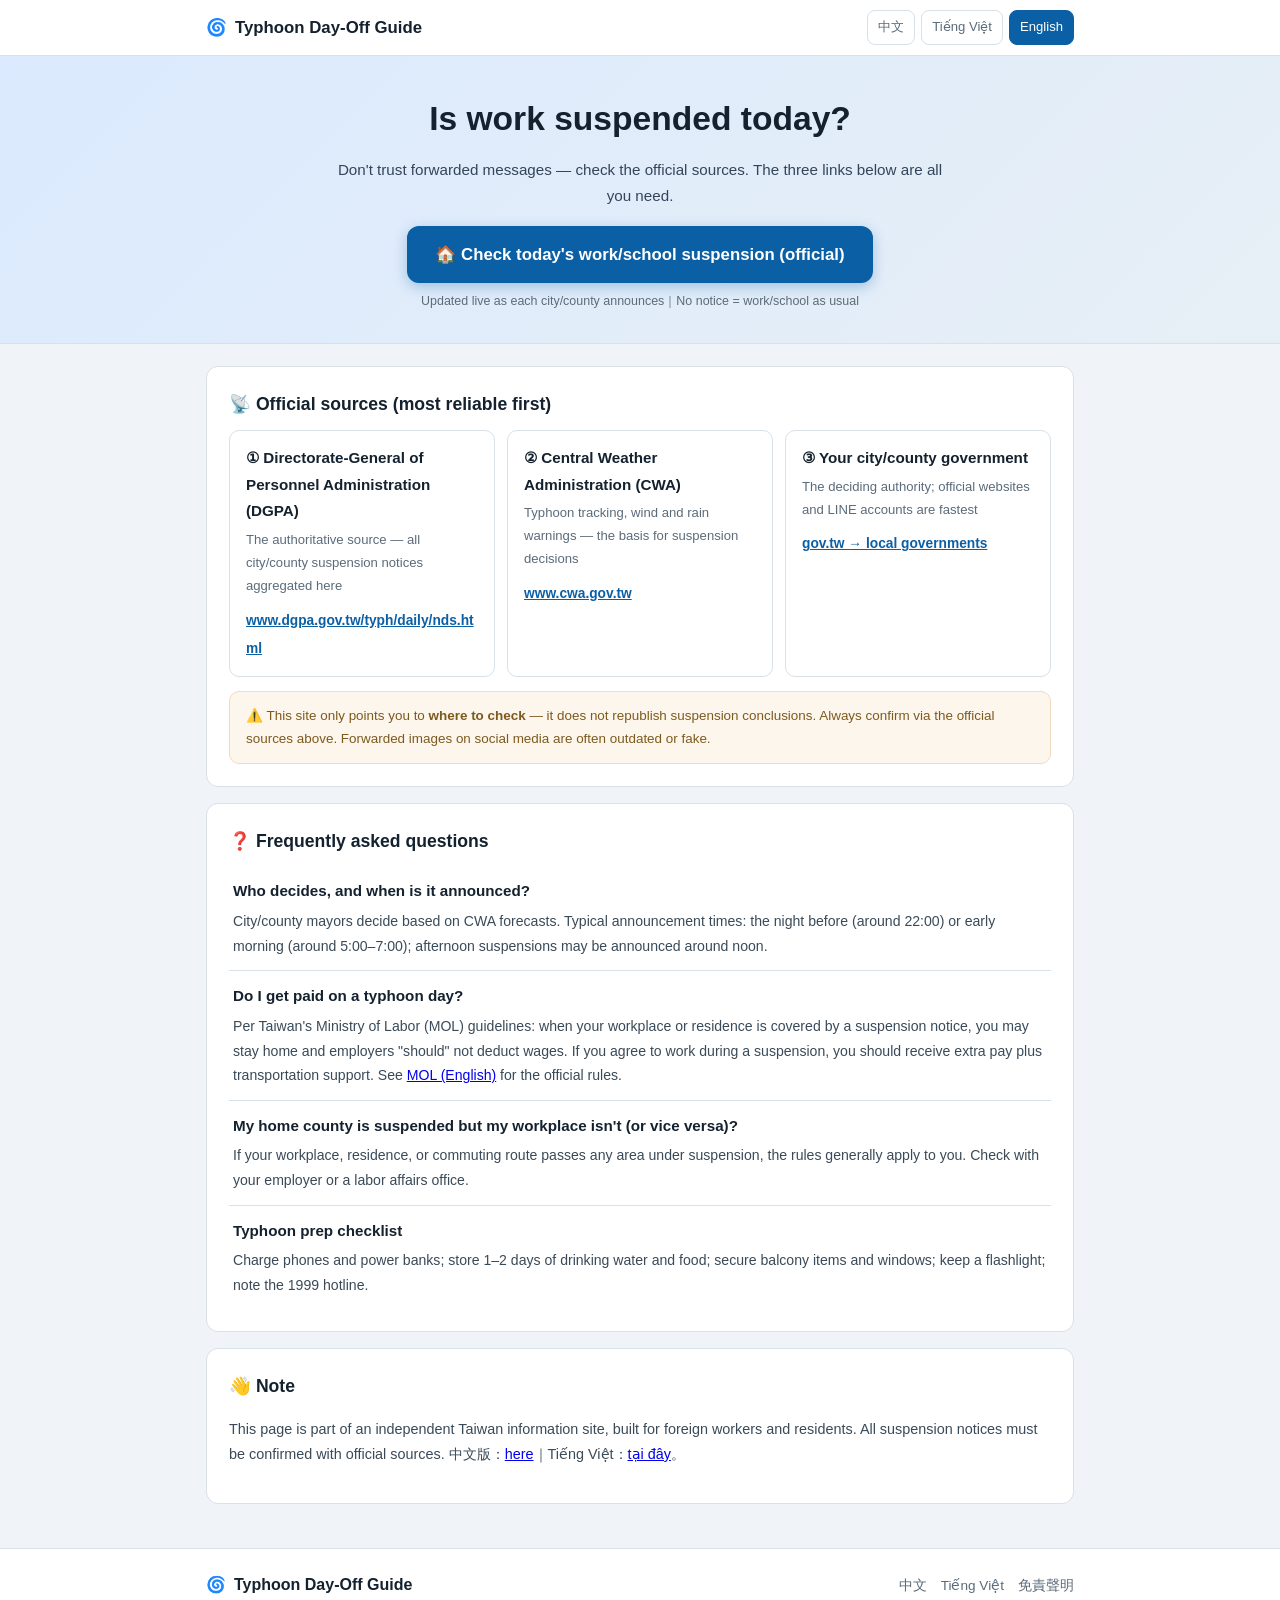
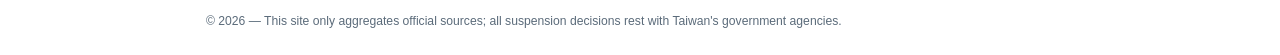
==== en/index.html @ 2c1b1e44 "颱風・停班停課情報站 v1.0 — 三語（中/越/英）官方查詢管道站 - 定位：只整理「去哪裡查」，不發布停班停課結論（轉述錯誤零容忍設計） - 中文主站：官方管道四層（人事行政總處/氣象署/縣市政府" ====
<!DOCTYPE html>
<html lang="en">
<head>
<meta charset="UTF-8">
<meta name="viewport" content="width=device-width, initial-scale=1.0">
<title>Is Work Suspended Today? Taiwan Typhoon Day-Off Guide (Official Sources)</title>
<meta name="description" content="Where to check Taiwan work/school suspensions during typhoons: the official DGPA page, Central Weather Administration, plus FAQ on who decides, announcement times, and worker rights. Always confirm with official sources.">
<meta name="keywords" content="Taiwan typhoon day off, work suspension Taiwan, typhoon假期, is work cancelled today Taiwan, typhoon worker rights Taiwan, migrant workers Taiwan typhoon">
<meta name="robots" content="index, follow">
<link rel="canonical" href="https://yam4111887-gif.github.io/typhoon-info/en/">
<link rel="alternate" hreflang="zh-Hant" href="https://yam4111887-gif.github.io/typhoon-info/">
<link rel="alternate" hreflang="vi" href="https://yam4111887-gif.github.io/typhoon-info/vi/">
<link rel="alternate" hreflang="en" href="https://yam4111887-gif.github.io/typhoon-info/en/">
<meta property="og:type" content="website">
<meta property="og:title" content="Taiwan Typhoon Work-Suspension Guide (English)">
<link rel="stylesheet" href="../style.css">
</head>
<body>
<header class="site-header">
  <div class="nav-inner">
    <a class="logo" href="index.html"><span class="mark">🌀</span>Typhoon Day-Off Guide</a>
    <nav class="lang-switch">
      <a href="../">中文</a>
      <a href="../vi/">Tiếng Việt</a>
      <a class="on" href="index.html">English</a>
    </nav>
  </div>
</header>

<section id="hero">
  <h1>Is work suspended today?</h1>
  <p class="hero-sub" style="max-width:620px;margin:0 auto 16px;color:#34455a;font-size:.95rem">Don't trust forwarded messages — check the official sources. The three links below are all you need.</p>
  <a class="btn-big" href="https://www.dgpa.gov.tw/typh/daily/nds.html" target="_blank" rel="noopener">🏠 Check today's work/school suspension (official)</a>
  <span class="btn-note" style="display:block;margin-top:8px;font-size:.78rem;color:var(--muted)">Updated live as each city/county announces｜No notice = work/school as usual</span>
</section>

<main>
  <section class="card">
    <h2>📡 Official sources (most reliable first)</h2>
    <div class="channel-grid">
      <div class="channel">
        <h3>① Directorate-General of Personnel Administration (DGPA)</h3>
        <p>The authoritative source — all city/county suspension notices aggregated here</p>
        <a href="https://www.dgpa.gov.tw/typh/daily/nds.html" target="_blank" rel="noopener">www.dgpa.gov.tw/typh/daily/nds.html</a>
      </div>
      <div class="channel">
        <h3>② Central Weather Administration (CWA)</h3>
        <p>Typhoon tracking, wind and rain warnings — the basis for suspension decisions</p>
        <a href="https://www.cwa.gov.tw/C/E/index.html" target="_blank" rel="noopener">www.cwa.gov.tw</a>
      </div>
      <div class="channel">
        <h3>③ Your city/county government</h3>
        <p>The deciding authority; official websites and LINE accounts are fastest</p>
        <a href="https://www.gov.tw" target="_blank" rel="noopener">gov.tw → local governments</a>
      </div>
    </div>
    <div class="notice">⚠️ This site only points you to <strong>where to check</strong> — it does not republish suspension conclusions. Always confirm via the official sources above. Forwarded images on social media are often outdated or fake.</div>
  </section>

  <section class="card">
    <h2>❓ Frequently asked questions</h2>
    <div class="faq-item">
      <h3>Who decides, and when is it announced?</h3>
      <p>City/county mayors decide based on CWA forecasts. Typical announcement times: the night before (around 22:00) or early morning (around 5:00–7:00); afternoon suspensions may be announced around noon.</p>
    </div>
    <div class="faq-item">
      <h3>Do I get paid on a typhoon day?</h3>
      <p>Per Taiwan's Ministry of Labor (MOL) guidelines: when your workplace or residence is covered by a suspension notice, you may stay home and employers "should" not deduct wages. If you agree to work during a suspension, you should receive extra pay plus transportation support. See <a href="https://english.mol.gov.tw" target="_blank" rel="noopener">MOL (English)</a> for the official rules.</p>
    </div>
    <div class="faq-item">
      <h3>My home county is suspended but my workplace isn't (or vice versa)?</h3>
      <p>If your workplace, residence, or commuting route passes any area under suspension, the rules generally apply to you. Check with your employer or a labor affairs office.</p>
    </div>
    <div class="faq-item">
      <h3>Typhoon prep checklist</h3>
      <p>Charge phones and power banks; store 1–2 days of drinking water and food; secure balcony items and windows; keep a flashlight; note the 1999 hotline.</p>
    </div>
  </section>

  <section class="card">
    <h2>👋 Note</h2>
    <p style="font-size:.9rem;color:#3a4a58">This page is part of an independent Taiwan information site, built for foreign workers and residents. All suspension notices must be confirmed with official sources. 中文版：<a href="../">here</a>｜Tiếng Việt：<a href="../vi/">tại đây</a>。</p>
  </section>
</main>

<footer>
  <div class="footer-inner">
    <div class="logo" style="font-size:1rem"><span class="mark">🌀</span>Typhoon Day-Off Guide</div>
    <nav class="footer-links">
      <a href="../">中文</a>
      <a href="../vi/">Tiếng Việt</a>
      <a href="../disclaimer.html">免責聲明</a>
    </nav>
    <div class="footer-note">© 2026 — This site only aggregates official sources; all suspension decisions rest with Taiwan's government agencies.</div>
  </div>
</footer>
</body>
</html>
---- style.css ----
:root {
  --bg: #f0f4f8;
  --card: #ffffff;
  --text: #14212e;
  --muted: #5b6b7a;
  --primary: #0b5fa5;
  --primary-dark: #094c86;
  --alert: #d97706;
  --border: #d8e0e8;
  --radius: 12px;
}

* { box-sizing: border-box; }

body {
  margin: 0;
  font-family: "Segoe UI", "Microsoft JhengHei", "PingFang TC", sans-serif;
  background: var(--bg);
  color: var(--text);
  line-height: 1.75;
}

.site-header { background: var(--card); border-bottom: 1px solid var(--border); position: sticky; top: 0; z-index: 10; }
.nav-inner { max-width: 900px; margin: 0 auto; padding: 10px 16px; display: flex; align-items: center; gap: 14px; }
.logo { font-weight: 800; font-size: 1.05rem; color: var(--text); text-decoration: none; display: inline-flex; align-items: center; gap: 8px; }
.logo .mark { color: var(--primary); }
.lang-switch { margin-left: auto; display: flex; gap: 6px; }
.lang-switch a { font-size: .82rem; padding: 5px 10px; border-radius: 8px; text-decoration: none; color: var(--muted); border: 1px solid var(--border); }
.lang-switch a.on, .lang-switch a:hover { color: #fff; background: var(--primary); border-color: var(--primary); }

#hero { background: linear-gradient(135deg, #dbeafe 0%, #e7eff6 100%); border-bottom: 1px solid var(--border); text-align: center; padding: 34px 16px 30px; }
#hero h1 { margin: 0 0 8px; font-size: clamp(1.5rem, 4.5vw, 2.1rem); }
.hero-sub { max-width: 620px; margin: 0 auto 16px; color: #34455a; font-size: .95rem; }

.btn-big {
  display: inline-flex; align-items: center; gap: 8px; background: var(--primary); color: #fff;
  font-size: 1.05rem; font-weight: 700; padding: 14px 28px; border-radius: 12px; text-decoration: none;
  box-shadow: 0 4px 14px rgba(11, 95, 165, .3);
}
.btn-big:hover { background: var(--primary-dark); }
.btn-note { display: block; margin-top: 8px; font-size: .78rem; color: var(--muted); }

main { max-width: 900px; margin: 22px auto 44px; padding: 0 16px; }

.card { background: var(--card); border: 1px solid var(--border); border-radius: var(--radius); padding: 22px; margin-top: 16px; }
.card h2 { margin: 0 0 10px; font-size: 1.1rem; }

.channel-grid { display: grid; grid-template-columns: repeat(auto-fit, minmax(250px, 1fr)); gap: 12px; }
.channel { border: 1px solid var(--border); border-radius: 10px; padding: 14px 16px; }
.channel h3 { margin: 0 0 4px; font-size: .95rem; }
.channel p { margin: 0 0 8px; font-size: .82rem; color: var(--muted); }
.channel a { color: var(--primary); font-size: .86rem; font-weight: 600; word-break: break-all; }

.faq-item { border-bottom: 1px solid var(--border); padding: 12px 4px; }
.faq-item:last-child { border-bottom: none; }
.faq-item h3 { margin: 0 0 4px; font-size: .95rem; }
.faq-item p { margin: 0; font-size: .88rem; color: #3a4a58; }

.notice { background: #fdf6ec; border: 1px solid #f0dcc0; border-radius: 10px; padding: 12px 16px; font-size: .84rem; color: #7c5a1e; margin-top: 14px; }
.notice a, .page a { color: var(--primary); }

.check-list { padding-left: 22px; }
.check-list li { margin: 6px 0; font-size: .92rem; }

.page { max-width: 760px; margin: 32px auto 48px; padding: 0 16px; }
.page h1 { font-size: 1.5rem; margin-bottom: 4px; }
.page-date { color: var(--muted); font-size: .82rem; margin-bottom: 22px; }
.page h2 { font-size: 1.12rem; margin-top: 28px; border-left: 4px solid var(--primary); padding-left: 10px; }
.page p, .page li { font-size: .95rem; color: #33413a; }

footer { border-top: 1px solid var(--border); background: var(--card); margin-top: 30px; }
.footer-inner { max-width: 900px; margin: 0 auto; padding: 22px 16px; display: flex; flex-wrap: wrap; gap: 12px; align-items: center; }
.footer-links { display: flex; gap: 14px; flex-wrap: wrap; margin-left: auto; }
.footer-links a { color: var(--muted); text-decoration: none; font-size: .85rem; }
.footer-note { width: 100%; color: var(--muted); font-size: .76rem; }
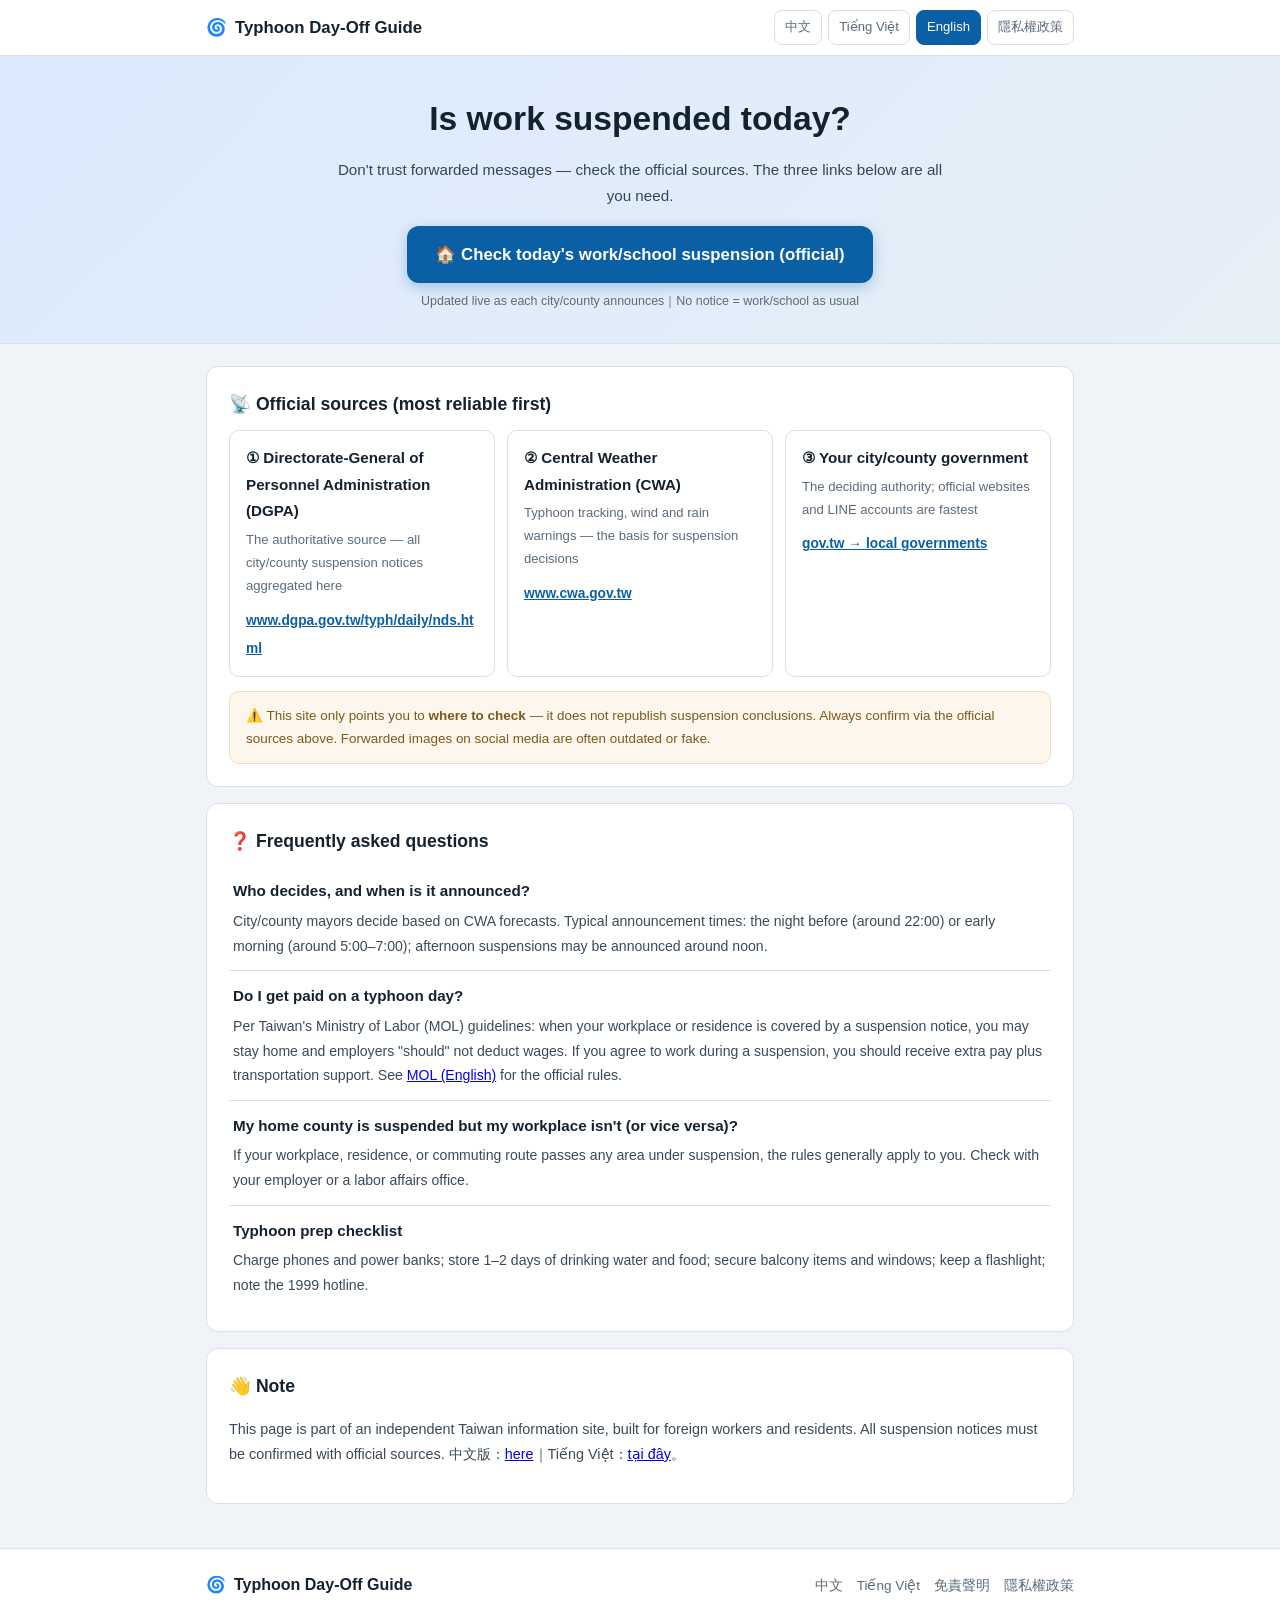
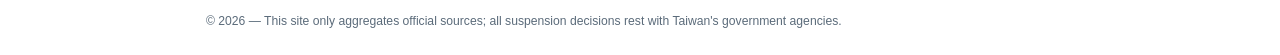
==== commit 07ce7c78: "docs(legal): P2 gap-fill — governing law (Taiwan), GDPR rights, data controller & retention periods " ====
--- a/en/index.html
+++ b/en/index.html
@@ -11,6 +11,7 @@
 <link rel="alternate" hreflang="zh-Hant" href="https://yam4111887-gif.github.io/typhoon-info/">
 <link rel="alternate" hreflang="vi" href="https://yam4111887-gif.github.io/typhoon-info/vi/">
 <link rel="alternate" hreflang="en" href="https://yam4111887-gif.github.io/typhoon-info/en/">
+<link rel="alternate" hreflang="ja" href="https://yam4111887-gif.github.io/typhoon-info/ja/">
 <meta property="og:type" content="website">
 <meta property="og:title" content="Taiwan Typhoon Work-Suspension Guide (English)">
 <link rel="stylesheet" href="../style.css">
@@ -23,7 +24,7 @@
       <a href="../">中文</a>
       <a href="../vi/">Tiếng Việt</a>
       <a class="on" href="index.html">English</a>
-    </nav>
+    <a href="../privacy.html">隱私權政策</a></nav>
   </div>
 </header>
 
@@ -90,7 +91,7 @@
       <a href="../">中文</a>
       <a href="../vi/">Tiếng Việt</a>
       <a href="../disclaimer.html">免責聲明</a>
-    </nav>
+    <a href="../privacy.html">隱私權政策</a></nav>
     <div class="footer-note">© 2026 — This site only aggregates official sources; all suspension decisions rest with Taiwan's government agencies.</div>
   </div>
 </footer>
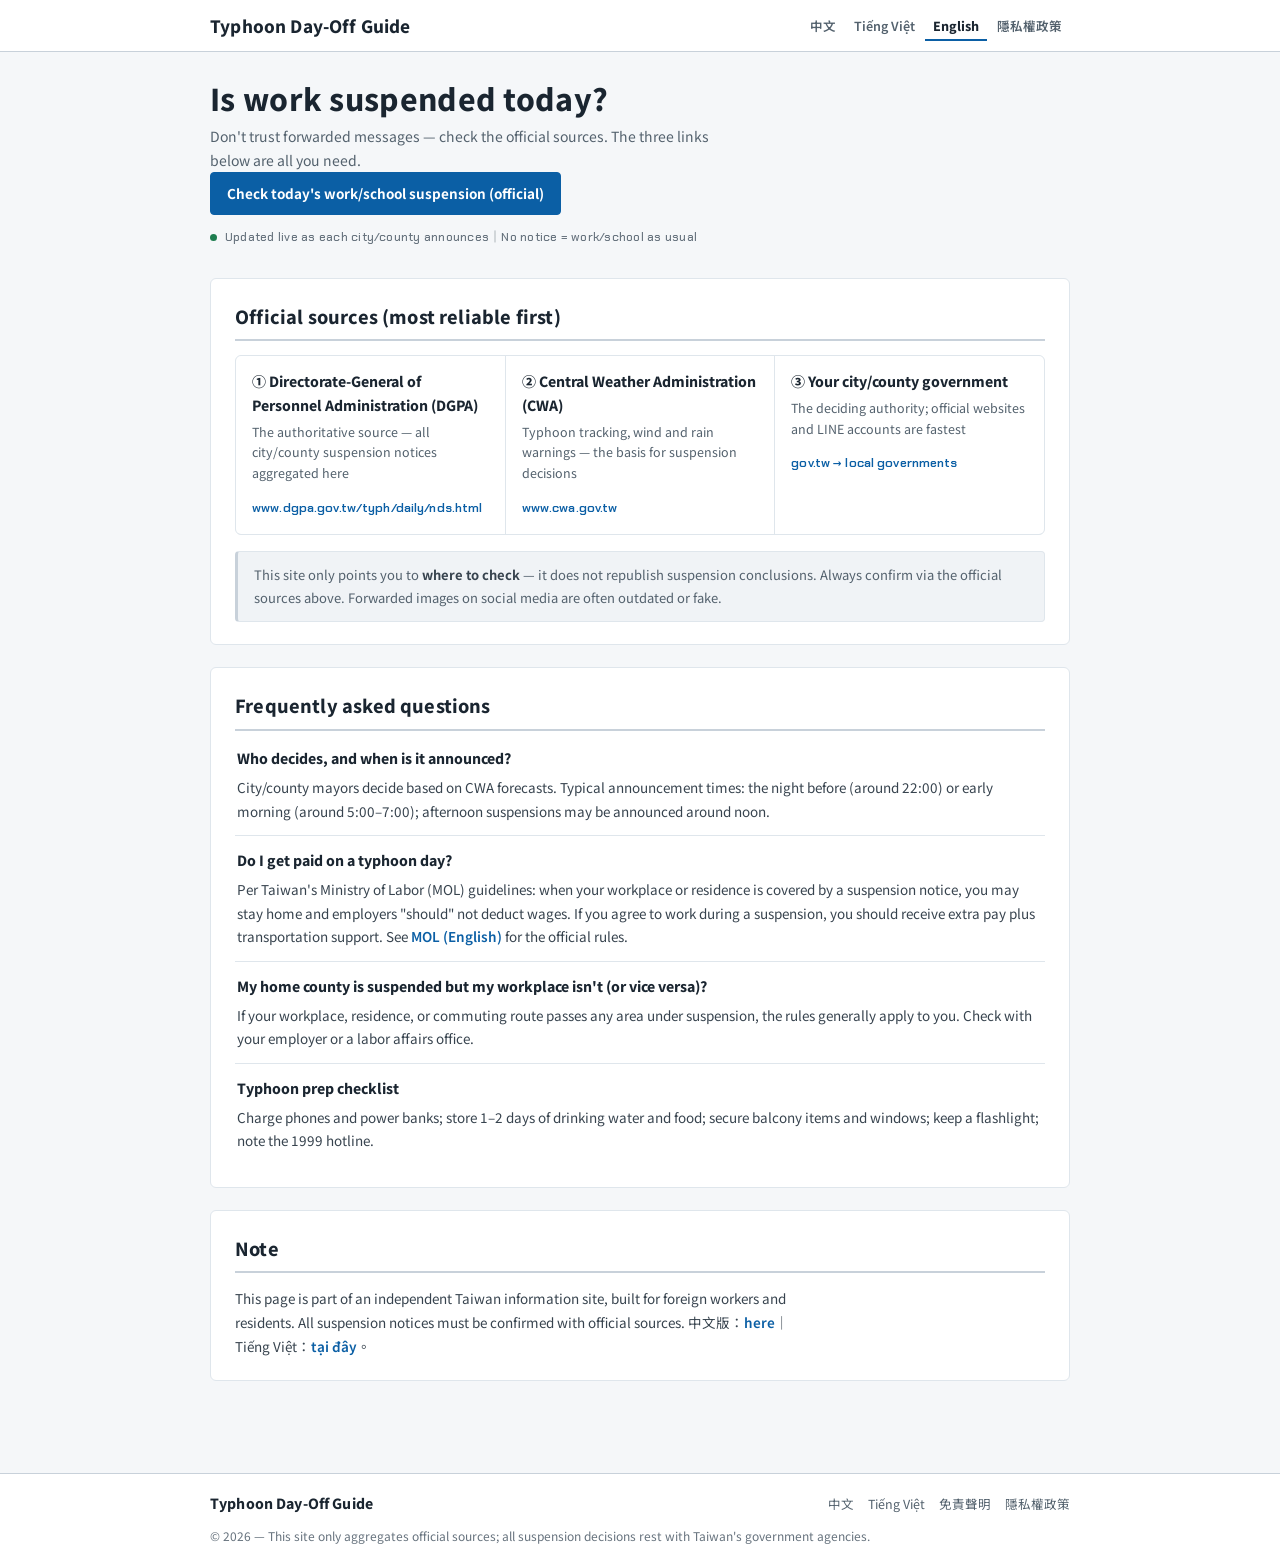
==== commit 677d07d7: "設計系統 v4 編輯台（light 版）：平面髮絲線×單一強調色×自架字體子集（Noto Sans TC 可變體+Chakra Petch，涵蓋 zh-Hant/ja/vi/en 全語系）；v3 in" ====
--- a/en/index.html
+++ b/en/index.html
@@ -19,7 +19,7 @@
 <body>
 <header class="site-header">
   <div class="nav-inner">
-    <a class="logo" href="index.html"><span class="mark">🌀</span>Typhoon Day-Off Guide</a>
+    <a class="logo" href="index.html"><span class="mark"></span>Typhoon Day-Off Guide</a>
     <nav class="lang-switch">
       <a href="../">中文</a>
       <a href="../vi/">Tiếng Việt</a>
@@ -30,14 +30,14 @@
 
 <section id="hero">
   <h1>Is work suspended today?</h1>
-  <p class="hero-sub" style="max-width:620px;margin:0 auto 16px;color:#34455a;font-size:.95rem">Don't trust forwarded messages — check the official sources. The three links below are all you need.</p>
-  <a class="btn-big" href="https://www.dgpa.gov.tw/typh/daily/nds.html" target="_blank" rel="noopener">🏠 Check today's work/school suspension (official)</a>
-  <span class="btn-note" style="display:block;margin-top:8px;font-size:.78rem;color:var(--muted)">Updated live as each city/county announces｜No notice = work/school as usual</span>
+  <p class="hero-sub">Don't trust forwarded messages — check the official sources. The three links below are all you need.</p>
+  <a class="btn-big" href="https://www.dgpa.gov.tw/typh/daily/nds.html" target="_blank" rel="noopener">Check today's work/school suspension (official)</a>
+  <span class="btn-note">Updated live as each city/county announces｜No notice = work/school as usual</span>
 </section>
 
 <main>
   <section class="card">
-    <h2>📡 Official sources (most reliable first)</h2>
+    <h2>Official sources (most reliable first)</h2>
     <div class="channel-grid">
       <div class="channel">
         <h3>① Directorate-General of Personnel Administration (DGPA)</h3>
@@ -55,11 +55,11 @@
         <a href="https://www.gov.tw" target="_blank" rel="noopener">gov.tw → local governments</a>
       </div>
     </div>
-    <div class="notice">⚠️ This site only points you to <strong>where to check</strong> — it does not republish suspension conclusions. Always confirm via the official sources above. Forwarded images on social media are often outdated or fake.</div>
+    <div class="notice">This site only points you to <strong>where to check</strong> — it does not republish suspension conclusions. Always confirm via the official sources above. Forwarded images on social media are often outdated or fake.</div>
   </section>
 
   <section class="card">
-    <h2>❓ Frequently asked questions</h2>
+    <h2>Frequently asked questions</h2>
     <div class="faq-item">
       <h3>Who decides, and when is it announced?</h3>
       <p>City/county mayors decide based on CWA forecasts. Typical announcement times: the night before (around 22:00) or early morning (around 5:00–7:00); afternoon suspensions may be announced around noon.</p>
@@ -79,14 +79,14 @@
   </section>
 
   <section class="card">
-    <h2>👋 Note</h2>
-    <p style="font-size:.9rem;color:#3a4a58">This page is part of an independent Taiwan information site, built for foreign workers and residents. All suspension notices must be confirmed with official sources. 中文版：<a href="../">here</a>｜Tiếng Việt：<a href="../vi/">tại đây</a>。</p>
+    <h2>Note</h2>
+    <p>This page is part of an independent Taiwan information site, built for foreign workers and residents. All suspension notices must be confirmed with official sources. 中文版：<a href="../">here</a>｜Tiếng Việt：<a href="../vi/">tại đây</a>。</p>
   </section>
 </main>
 
 <footer>
   <div class="footer-inner">
-    <div class="logo" style="font-size:1rem"><span class="mark">🌀</span>Typhoon Day-Off Guide</div>
+    <div class="logo"><span class="mark"></span>Typhoon Day-Off Guide</div>
     <nav class="footer-links">
       <a href="../">中文</a>
       <a href="../vi/">Tiếng Việt</a>
--- a/style.css
+++ b/style.css
@@ -1,75 +1,313 @@
+/* ==========================================================================
+   颱風・停班停課情報站 — Design System v4「編輯台」light（2026-11-24）
+   比照 game-radar v4：平面、髮絲線、單一強調色、高資訊密度。
+   零漸層、零光暈、零玻璃、零裝飾 icon——淺色紙面＋墨色字。
+   舊 class 名全數保留（index / privacy / disclaimer / vi / en / ja 共用此檔）。
+   ========================================================================== */
+
+@font-face {
+  font-family: "Noto Sans TC Web";
+  src: url("fonts/NotoSansTC-sub.woff2") format("woff2-variations");
+  font-weight: 100 900;
+  font-display: swap;
+}
+@font-face { font-family: "Chakra Petch Web"; src: url("fonts/ChakraPetch-Medium.woff2") format("woff2"); font-weight: 400 500; font-display: swap; }
+@font-face { font-family: "Chakra Petch Web"; src: url("fonts/ChakraPetch-SemiBold.woff2") format("woff2"); font-weight: 600; font-display: swap; }
+@font-face { font-family: "Chakra Petch Web"; src: url("fonts/ChakraPetch-Bold.woff2") format("woff2"); font-weight: 700; font-display: swap; }
+
 :root {
-  --bg: #f0f4f8;
-  --card: #ffffff;
-  --text: #14212e;
-  --muted: #5b6b7a;
-  --primary: #0b5fa5;
-  --primary-dark: #094c86;
-  --alert: #d97706;
-  --border: #d8e0e8;
-  --radius: 12px;
+  --bg: #f5f7f9;
+  --surface: #ffffff;
+  --surface-2: #f0f3f6;
+  --surface-3: #e8edf1;
+  --line: #c8d1da;
+  --line-soft: #dfe6ec;
+  --text: #1a2530;
+  --text-2: #37434e;
+  --muted: #53616d;
+  --muted-dim: #67737e;
+  --accent: #0b5fa5;
+  --accent-ink: #ffffff;
+  --link: #0b5fa5;
+  --ok: #1e7d4f;
+  --warn: #b45309;
+  --warn-ink: #7a4a10;
+  --danger: #b33636;
+  --radius: 6px;
+  --radius-sm: 4px;
+  --font: "Noto Sans TC Web", -apple-system, BlinkMacSystemFont, "Segoe UI", "Noto Sans TC", "PingFang TC", "Microsoft JhengHei", sans-serif;
+  --dfont: "Chakra Petch Web", "Noto Sans TC Web", -apple-system, "Segoe UI", "PingFang TC", "Microsoft JhengHei", sans-serif;
+  color-scheme: light;
 }
 
 * { box-sizing: border-box; }
+html { scroll-behavior: smooth; }
+[id] { scroll-margin-top: 72px; }
 
 body {
   margin: 0;
-  font-family: "Segoe UI", "Microsoft JhengHei", "PingFang TC", sans-serif;
+  font-family: var(--font);
   background: var(--bg);
   color: var(--text);
-  line-height: 1.75;
-}
-
-.site-header { background: var(--card); border-bottom: 1px solid var(--border); position: sticky; top: 0; z-index: 10; }
-.nav-inner { max-width: 900px; margin: 0 auto; padding: 10px 16px; display: flex; align-items: center; gap: 14px; }
-.logo { font-weight: 800; font-size: 1.05rem; color: var(--text); text-decoration: none; display: inline-flex; align-items: center; gap: 8px; }
-.logo .mark { color: var(--primary); }
-.lang-switch { margin-left: auto; display: flex; gap: 6px; }
-.lang-switch a { font-size: .82rem; padding: 5px 10px; border-radius: 8px; text-decoration: none; color: var(--muted); border: 1px solid var(--border); }
-.lang-switch a.on, .lang-switch a:hover { color: #fff; background: var(--primary); border-color: var(--primary); }
-
-#hero { background: linear-gradient(135deg, #dbeafe 0%, #e7eff6 100%); border-bottom: 1px solid var(--border); text-align: center; padding: 34px 16px 30px; }
-#hero h1 { margin: 0 0 8px; font-size: clamp(1.5rem, 4.5vw, 2.1rem); }
-.hero-sub { max-width: 620px; margin: 0 auto 16px; color: #34455a; font-size: .95rem; }
-
-.btn-big {
-  display: inline-flex; align-items: center; gap: 8px; background: var(--primary); color: #fff;
-  font-size: 1.05rem; font-weight: 700; padding: 14px 28px; border-radius: 12px; text-decoration: none;
-  box-shadow: 0 4px 14px rgba(11, 95, 165, .3);
-}
-.btn-big:hover { background: var(--primary-dark); }
-.btn-note { display: block; margin-top: 8px; font-size: .78rem; color: var(--muted); }
-
-main { max-width: 900px; margin: 22px auto 44px; padding: 0 16px; }
-
-.card { background: var(--card); border: 1px solid var(--border); border-radius: var(--radius); padding: 22px; margin-top: 16px; }
-.card h2 { margin: 0 0 10px; font-size: 1.1rem; }
-
-.channel-grid { display: grid; grid-template-columns: repeat(auto-fit, minmax(250px, 1fr)); gap: 12px; }
-.channel { border: 1px solid var(--border); border-radius: 10px; padding: 14px 16px; }
-.channel h3 { margin: 0 0 4px; font-size: .95rem; }
-.channel p { margin: 0 0 8px; font-size: .82rem; color: var(--muted); }
-.channel a { color: var(--primary); font-size: .86rem; font-weight: 600; word-break: break-all; }
-
-.faq-item { border-bottom: 1px solid var(--border); padding: 12px 4px; }
-.faq-item:last-child { border-bottom: none; }
-.faq-item h3 { margin: 0 0 4px; font-size: .95rem; }
-.faq-item p { margin: 0; font-size: .88rem; color: #3a4a58; }
-
-.notice { background: #fdf6ec; border: 1px solid #f0dcc0; border-radius: 10px; padding: 12px 16px; font-size: .84rem; color: #7c5a1e; margin-top: 14px; }
-.notice a, .page a { color: var(--primary); }
-
-.check-list { padding-left: 22px; }
-.check-list li { margin: 6px 0; font-size: .92rem; }
-
-.page { max-width: 760px; margin: 32px auto 48px; padding: 0 16px; }
-.page h1 { font-size: 1.5rem; margin-bottom: 4px; }
-.page-date { color: var(--muted); font-size: .82rem; margin-bottom: 22px; }
-.page h2 { font-size: 1.12rem; margin-top: 28px; border-left: 4px solid var(--primary); padding-left: 10px; }
-.page p, .page li { font-size: .95rem; color: #33413a; }
-
-footer { border-top: 1px solid var(--border); background: var(--card); margin-top: 30px; }
-.footer-inner { max-width: 900px; margin: 0 auto; padding: 22px 16px; display: flex; flex-wrap: wrap; gap: 12px; align-items: center; }
+  font-size: 15px;
+  line-height: 1.7;
+  -webkit-font-smoothing: antialiased;
+  text-rendering: optimizeLegibility;
+}
+
+::selection { background: rgba(11, 95, 165, .16); }
+:focus-visible { outline: 2px solid var(--accent); outline-offset: 2px; border-radius: var(--radius-sm); }
+::-webkit-scrollbar { width: 10px; height: 10px; }
+::-webkit-scrollbar-track { background: var(--bg); }
+::-webkit-scrollbar-thumb { background: #c2ccd5; border-radius: 5px; }
+::-webkit-scrollbar-thumb:hover { background: #a9b6c1; }
+
+a { color: inherit; text-decoration: none; }
+p a, li a, .page a, .card > p a, .alert-card a, .notice a {
+  color: var(--link);
+  font-weight: 600;
+}
+p a:hover, li a:hover, .page a:hover, .card > p a:hover, .alert-card a:hover, .notice a:hover {
+  text-decoration: underline;
+  text-underline-offset: 3px;
+}
+
+.skip-link {
+  position: fixed; top: -60px; left: 16px; z-index: 100;
+  padding: 10px 18px; background: var(--accent); color: var(--accent-ink);
+  font-weight: 700; font-size: .8125rem; border-radius: 0 0 var(--radius) var(--radius);
+  transition: top .18s ease;
+}
+.skip-link:focus { top: 0; }
+
+/* ==========================================================================
+   報頭（masthead）＋語系切換
+   ========================================================================== */
+
+.site-header { border-bottom: 1px solid var(--line); background: var(--surface); position: sticky; top: 0; z-index: 50; }
+.nav-inner {
+  max-width: 900px; margin: 0 auto; padding: 11px 20px 10px;
+  display: flex; align-items: center; gap: 14px; flex-wrap: wrap;
+}
+.logo {
+  font-size: 17px; font-weight: 800; letter-spacing: .01em; color: var(--text);
+  text-decoration: none !important; display: inline-flex; align-items: baseline; gap: 8px; white-space: nowrap;
+}
+.logo:hover { color: var(--text); }
+.logo .mark { display: none; }
+.lang-switch { margin-left: auto; display: flex; gap: 2px; flex-wrap: wrap; }
+.lang-switch a {
+  font-size: 12.5px; font-weight: 600; color: var(--muted);
+  padding: 4px 8px 3px; border-bottom: 2px solid transparent; white-space: nowrap;
+}
+.lang-switch a:hover { color: var(--text); }
+.lang-switch a.on { color: var(--text); font-weight: 800; border-bottom-color: var(--accent); }
+
+/* ==========================================================================
+   綱領句（lede，取代 hero）
+   ========================================================================== */
+
+#hero { max-width: 900px; margin: 0 auto; padding: 26px 20px 8px; text-align: left; }
+#hero h1 { margin: 0 0 6px; font-size: clamp(22px, 4vw, 30px); font-weight: 800; line-height: 1.35; letter-spacing: .01em; }
+.hero-sub { margin: 0; color: var(--muted); font-size: 14px; max-width: 64ch; }
+.hero-eyebrow {
+  display: inline-flex; align-items: center; gap: 8px;
+  margin: 0 0 12px; font-family: var(--dfont); font-size: 11px; font-weight: 700;
+  letter-spacing: .22em; color: var(--accent);
+}
+.hero-eyebrow .dot { width: 7px; height: 7px; border-radius: 50%; background: var(--ok); }
+
+.hero-cta { margin-top: 14px; display: flex; gap: 8px; flex-wrap: wrap; }
+.btn-cta, .btn-big {
+  display: inline-flex; align-items: center; gap: 8px;
+  font-size: 13.5px; font-weight: 700; padding: 9px 16px; border-radius: var(--radius-sm);
+  border: 1px solid var(--line); color: var(--text); background: var(--surface);
+  transition: border-color .15s ease, background .15s ease;
+}
+.btn-cta:hover, .btn-big:hover { border-color: #9fb0be; background: var(--surface-2); color: var(--text); }
+.btn-cta.primary, .btn-big {
+  background: var(--accent); color: var(--accent-ink); border-color: var(--accent);
+}
+.btn-cta.primary:hover, .btn-big:hover { background: #0d6cb8; border-color: #0d6cb8; color: var(--accent-ink); }
+.btn-cta svg, .btn-big svg { width: 15px; height: 15px; flex: none; }
+
+.btn-note {
+  display: flex; align-items: center; gap: 8px;
+  margin-top: 12px; font-family: var(--dfont); font-size: 12px;
+  color: var(--muted-dim); letter-spacing: .02em;
+}
+.btn-note::before { content: ""; flex: none; width: 7px; height: 7px; border-radius: 50%; background: var(--ok); }
+
+/* ==========================================================================
+   警示卡（颱風動態提醒——單一琥珀警告色，平面）
+   ========================================================================== */
+
+.alert-card {
+  margin: 20px 0 0; background: var(--surface);
+  border: 1px solid #e3cda4; border-left: 3px solid var(--warn);
+  border-radius: var(--radius); padding: 14px 18px 16px;
+}
+.alert-card .ac-head {
+  display: flex; align-items: center; gap: 8px;
+  color: var(--warn); font-weight: 800; font-size: 13.5px;
+}
+.alert-card .ac-head svg { width: 16px; height: 16px; flex: none; }
+.alert-card p { margin: 8px 0 0; font-size: 13.5px; color: var(--text-2); line-height: 1.75; }
+.alert-card strong { color: var(--text); }
+.alert-card a { font-size: 12.5px; font-weight: 700; }
+
+/* ==========================================================================
+   內容卡（平面、髮絲線）
+   ========================================================================== */
+
+main { max-width: 900px; margin: 22px auto 0; padding: 0 20px 48px; }
+.card {
+  background: var(--surface); border: 1px solid var(--line-soft);
+  border-radius: var(--radius); padding: 22px 24px; margin-top: 22px;
+}
+.card h2 {
+  margin: 0 0 14px; font-size: 18px; font-weight: 800; letter-spacing: .01em; color: var(--text);
+  display: flex; align-items: baseline; gap: 10px; flex-wrap: wrap;
+  border-bottom: 2px solid var(--line); padding-bottom: 8px;
+}
+.h2i { display: none; }
+.card > p { margin: 0; font-size: 13.5px; color: var(--text-2); max-width: 72ch; line-height: 1.75; }
+
+/* 管道格：髮絲線棋盤格（取代圓角小卡） */
+.channel-grid {
+  display: grid; grid-template-columns: repeat(auto-fill, minmax(250px, 1fr));
+  gap: 1px; background: var(--line-soft);
+  border: 1px solid var(--line-soft); border-radius: var(--radius);
+  overflow: hidden; margin-top: 4px;
+}
+.channel { background: var(--surface); padding: 14px 16px 15px; min-width: 0; }
+.channel h3 { margin: 0 0 4px; font-size: 14px; font-weight: 800; color: var(--text); }
+.channel p { margin: 0 0 9px; font-size: 12.5px; color: var(--muted); line-height: 1.65; }
+.channel a {
+  font-family: var(--dfont); font-size: 12.5px; font-weight: 600; color: var(--link);
+  word-break: break-all; letter-spacing: .01em;
+}
+.channel a:hover { text-decoration: underline; text-underline-offset: 3px; }
+
+/* 站務聲明（中性灰平面註記） */
+.notice {
+  background: var(--surface-2); border: 1px solid var(--line-soft); border-left: 3px solid var(--line);
+  border-radius: var(--radius-sm); padding: 12px 16px; font-size: 13px;
+  color: var(--muted); line-height: 1.75; margin-top: 16px;
+}
+.notice strong { color: var(--text-2); }
+.notice a { font-weight: 700; }
+
+/* ==========================================================================
+   FAQ（髮絲線條列）
+   ========================================================================== */
+
+.faq-item { border-top: 1px solid var(--line-soft); padding: 13px 2px 12px; }
+.faq-item:first-of-type { border-top: 0; padding-top: 2px; }
+.faq-item h3 { margin: 0 0 5px; font-size: 14px; font-weight: 800; color: var(--text); }
+.faq-item p { margin: 0; font-size: 13.5px; color: var(--text-2); line-height: 1.75; }
+
+/* ==========================================================================
+   準備清單（平面勾選框）
+   ========================================================================== */
+
+.check-list { list-style: none; margin: 6px 0 0; padding: 0; }
+.check-list li {
+  position: relative; padding: 9px 2px 9px 30px;
+  border-top: 1px solid var(--line-soft); font-size: 13.5px; color: var(--text-2);
+}
+.check-list li:first-child { border-top: 0; }
+.check-list li::before {
+  content: ""; position: absolute; left: 4px; top: 13px;
+  width: 13px; height: 13px; border: 1.5px solid #9aa8b3; border-radius: 3px; background: var(--surface);
+}
+
+/* ==========================================================================
+   法務頁（privacy / disclaimer——編輯台文章式）
+   ========================================================================== */
+
+.page { max-width: 760px; margin: 30px auto 48px; padding: 0 20px; }
+.page h1 { margin: 0 0 8px; font-size: clamp(22px, 3.6vw, 27px); font-weight: 800; line-height: 1.35; }
+.page-date {
+  font-family: var(--dfont); font-size: 12px; color: var(--muted-dim);
+  padding-left: 10px; border-left: 3px solid var(--accent); margin-bottom: 22px; line-height: 1.6;
+}
+.page h2 {
+  margin: 28px 0 10px; font-size: 17px; font-weight: 800;
+  border-bottom: 2px solid var(--line); padding-bottom: 7px;
+}
+.page p, .page li { font-size: 14px; color: var(--text-2); line-height: 1.8; }
+.page ul { padding-left: 22px; margin: 10px 0; }
+.page li { margin: 5px 0; }
+
+/* ==========================================================================
+   頁腳（平面）
+   ========================================================================== */
+
+footer { border-top: 1px solid var(--line); background: var(--surface); margin-top: 44px; }
+
+/* 多欄頁腳（zh / privacy / disclaimer） */
+.footer-grid {
+  max-width: 900px; margin: 0 auto; padding: 26px 20px 20px;
+  display: flex; flex-wrap: wrap; gap: 18px 56px;
+}
+.f-brand { flex: 1 1 320px; }
+.f-brand .logo { font-size: 15px; gap: 6px; }
+.f-tag { margin: 10px 0 0; color: var(--muted); font-size: 12.5px; line-height: 1.7; max-width: 44ch; }
+.f-col { flex: 0 1 auto; min-width: 150px; }
+.f-col h4 {
+  margin: 0 0 8px; font-family: var(--dfont); font-size: 11px; font-weight: 700;
+  letter-spacing: .18em; color: var(--muted-dim);
+}
+.f-col a { display: block; padding: 3.5px 0; color: var(--muted); font-size: 13px; }
+.f-col a:hover { color: var(--text); text-decoration: underline; text-underline-offset: 3px; }
+.footer-bottom { border-top: 1px solid var(--line-soft); }
+.footer-bottom-inner {
+  max-width: 900px; margin: 0 auto; padding: 14px 20px;
+  display: flex; flex-wrap: wrap; gap: 8px 18px; align-items: center;
+  justify-content: space-between; color: var(--muted-dim); font-size: 12px;
+}
+.f-note { line-height: 1.6; }
+.to-top { display: inline-flex; align-items: center; gap: 6px; color: var(--muted-dim); font-weight: 700; white-space: nowrap; }
+.to-top svg { width: 13px; height: 13px; }
+.to-top:hover { color: var(--accent); }
+
+/* 單列頁腳（vi / en / ja） */
+.footer-inner {
+  max-width: 900px; margin: 0 auto; padding: 18px 20px;
+  display: flex; flex-wrap: wrap; gap: 10px 18px; align-items: baseline;
+  font-size: 12.5px; color: var(--muted-dim);
+}
+.footer-inner .logo { font-size: 14px; gap: 6px; }
 .footer-links { display: flex; gap: 14px; flex-wrap: wrap; margin-left: auto; }
-.footer-links a { color: var(--muted); text-decoration: none; font-size: .85rem; }
-.footer-note { width: 100%; color: var(--muted); font-size: .76rem; }
+.footer-links a { color: var(--muted); }
+.footer-links a:hover { color: var(--text); text-decoration: underline; text-underline-offset: 3px; }
+.footer-note { flex-basis: 100%; font-size: 12px; line-height: 1.6; }
+
+/* ==========================================================================
+   響應式
+   ========================================================================== */
+
+@media (max-width: 720px) {
+  body { font-size: 14.5px; }
+  .nav-inner { padding: 10px 14px 9px; }
+  .logo { font-size: 16px; }
+  .lang-switch { gap: 0; }
+  .lang-switch a { padding: 4px 6px 3px; font-size: 12px; }
+  #hero { padding: 20px 14px 6px; }
+  main { padding: 0 14px 40px; }
+  .card { padding: 16px 15px; }
+  .page { padding: 0 14px; }
+  .btn-cta, .btn-big { width: 100%; justify-content: center; }
+  .channel-grid { grid-template-columns: 1fr; }
+  .footer-grid { padding: 20px 14px 16px; gap: 16px 32px; }
+  .f-brand { flex-basis: 100%; }
+  .footer-bottom-inner { padding: 12px 14px; justify-content: flex-start; }
+  .footer-inner { padding: 16px 14px; }
+  .footer-links { margin-left: 0; }
+}
+
+@media (prefers-reduced-motion: reduce) {
+  html { scroll-behavior: auto; }
+  *, *::before, *::after { animation: none !important; transition: none !important; }
+}
